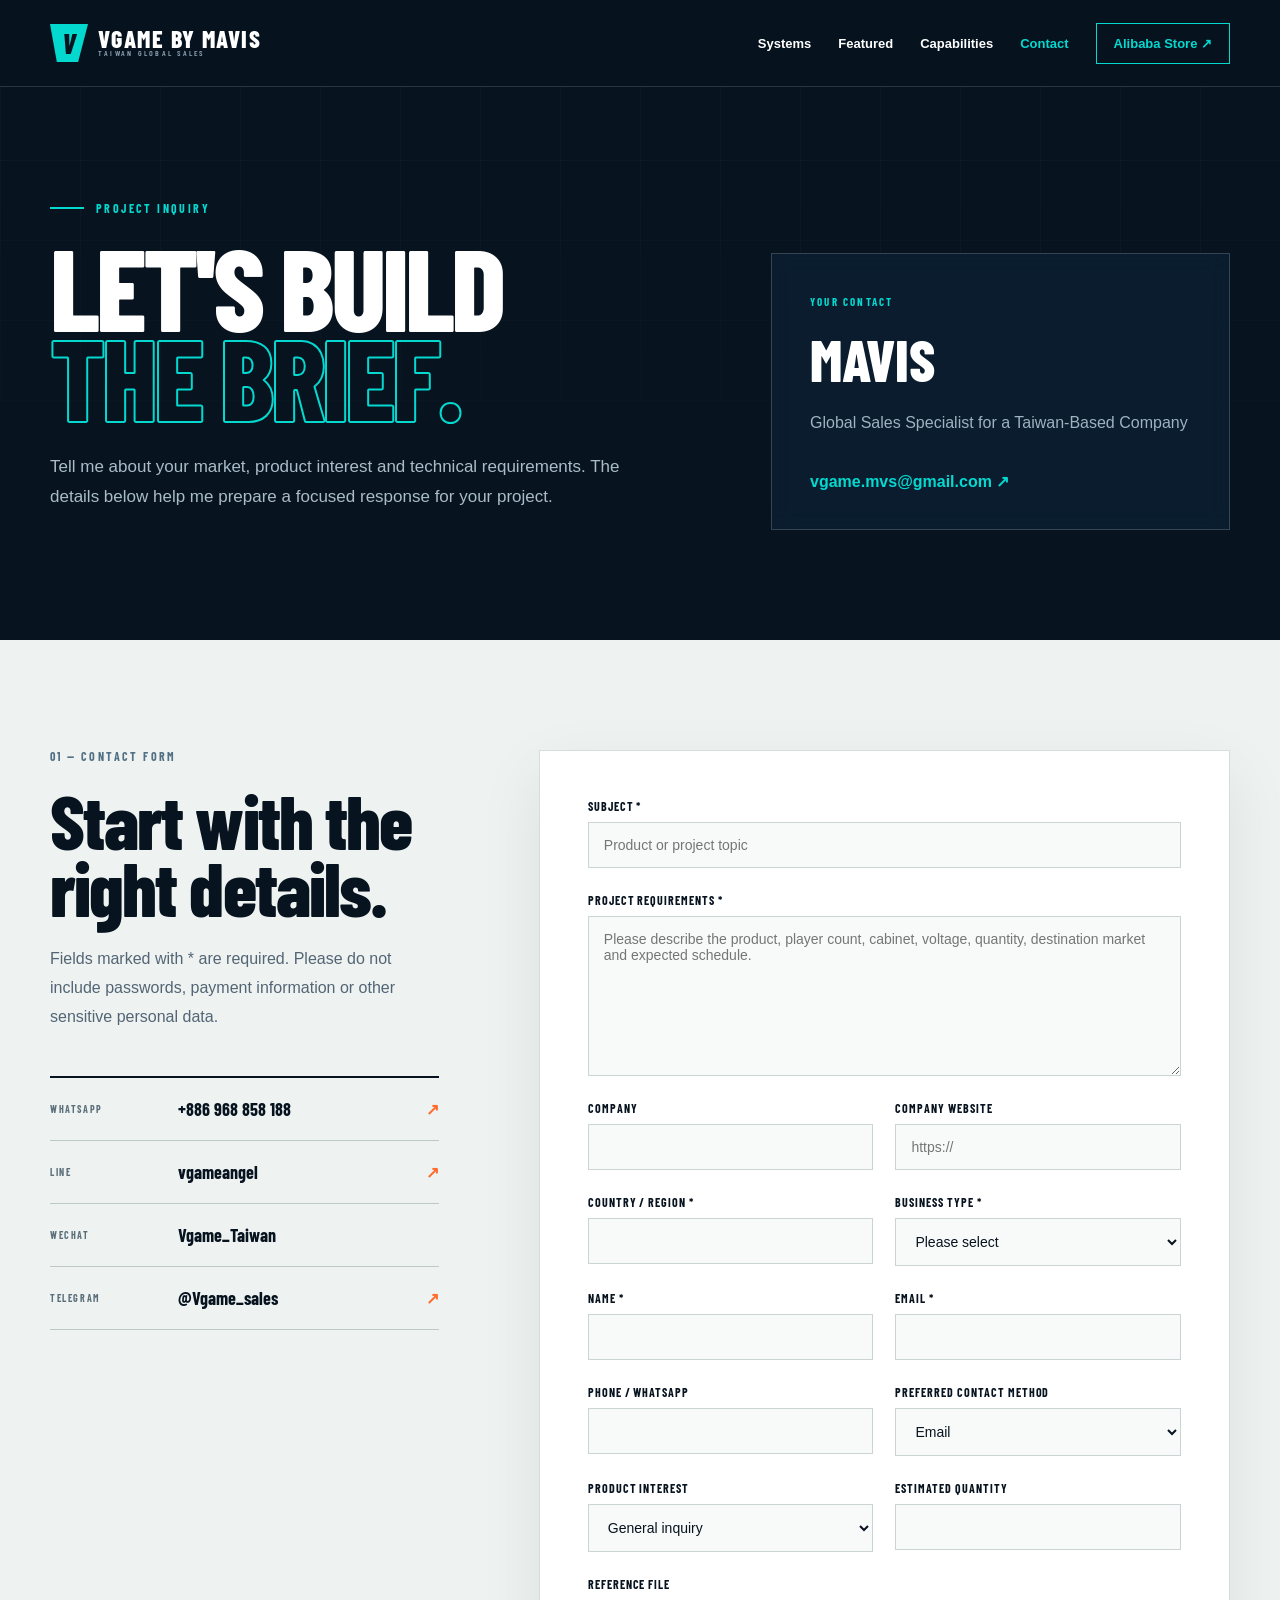
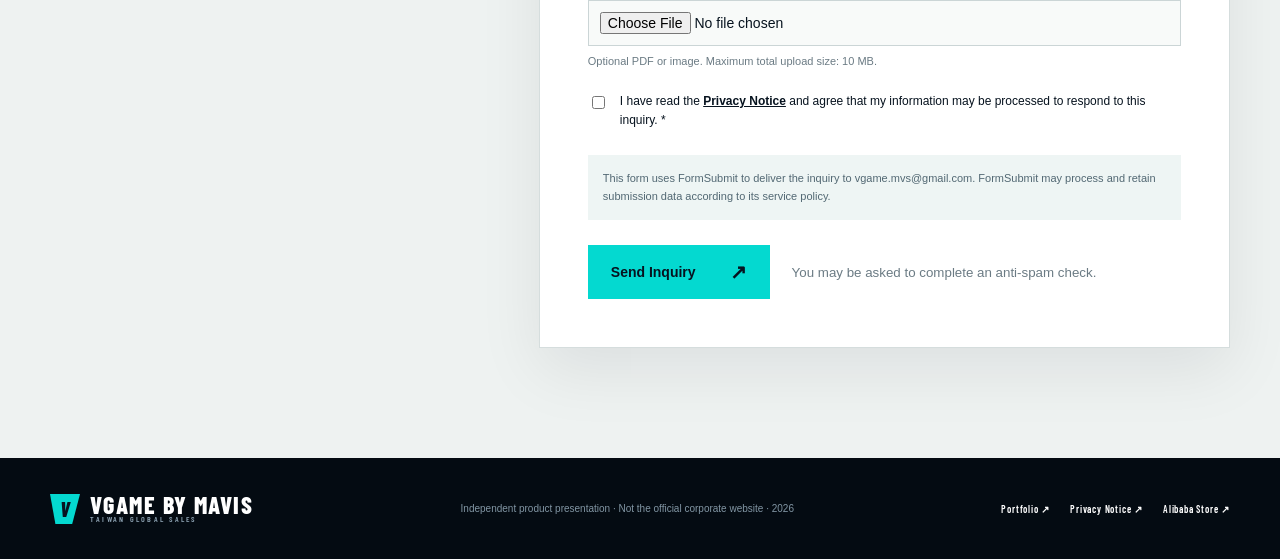
==== contact.html @ 7e846342 "Publish VGAME Portfolio by Mavis website" ====
<!doctype html>
<html lang="en">
<head>
  <meta charset="utf-8">
  <meta name="viewport" content="width=device-width, initial-scale=1">
  <meta name="description" content="Contact Mavis, a Taiwan-based global sales specialist, about VGAME amusement systems and project requirements.">
  <meta name="theme-color" content="#07131f">
  <meta property="og:type" content="website">
  <meta property="og:url" content="https://vgame-mavis.github.io/contact.html">
  <meta property="og:title" content="Contact | VGAME Portfolio by Mavis">
  <meta property="og:description" content="Submit an international product or project inquiry to Mavis, Taiwan Global Sales.">
  <meta property="og:image" content="https://vgame-mavis.github.io/og.png">
  <meta name="twitter:card" content="summary_large_image">
  <meta name="twitter:image" content="https://vgame-mavis.github.io/og.png">
  <title>Contact | VGAME Portfolio by Mavis</title>
  <link rel="preconnect" href="https://fonts.googleapis.com">
  <link rel="preconnect" href="https://fonts.gstatic.com" crossorigin>
  <link href="https://fonts.googleapis.com/css2?family=Barlow+Condensed:wght@500;600;700;800&family=Inter:wght@400;500;600;700&display=swap" rel="stylesheet">
  <link rel="stylesheet" href="styles.css">
  <link rel="stylesheet" href="contact.css">
</head>
<body class="inquiry-page">
  <a class="skip-link" href="#inquiry-form">Skip to inquiry form</a>
  <header class="site-header scrolled" data-header>
    <div class="shell nav-wrap">
      <a class="brand" href="index.html" aria-label="Mavis product portfolio home"><span class="brand-mark" aria-hidden="true">V</span><span><strong data-display-name>VGAME BY MAVIS</strong><small>TAIWAN GLOBAL SALES</small></span></a>
      <button class="menu-toggle" type="button" aria-label="Open menu" aria-expanded="false" data-menu-toggle><span></span><span></span></button>
      <nav class="nav" data-nav>
        <a href="index.html#systems">Systems</a>
        <a href="index.html#featured">Featured</a>
        <a href="index.html#capabilities">Capabilities</a>
        <a href="contact.html" aria-current="page">Contact</a>
        <a class="nav-cta" href="https://v-game.en.alibaba.com/" target="_blank" rel="noopener">Alibaba Store ↗</a>
      </nav>
    </div>
  </header>

  <main>
    <section class="inquiry-hero">
      <div class="hero-grid" aria-hidden="true"></div>
      <div class="shell inquiry-hero-grid">
        <div>
          <p class="eyebrow"><span></span><span>PROJECT INQUIRY</span></p>
          <h1>LET'S BUILD<br><em>THE BRIEF.</em></h1>
          <p>Tell me about your market, product interest and technical requirements. The details below help me prepare a focused response for your project.</p>
        </div>
        <aside class="sales-card">
          <span>YOUR CONTACT</span>
          <h2>Mavis</h2>
          <p id="contact-role">Global Sales Specialist for a Taiwan-Based Company</p>
          <a id="sales-email" href="mailto:vgame.mvs@gmail.com">vgame.mvs@gmail.com ↗</a>
        </aside>
      </div>
    </section>

    <section class="inquiry-section">
      <div class="shell inquiry-layout">
        <div class="form-intro">
          <p class="section-no">01 — CONTACT FORM</p>
          <h2>Start with the<br>right details.</h2>
          <p>Fields marked with * are required. Please do not include passwords, payment information or other sensitive personal data.</p>
          <div class="direct-list">
            <a id="direct-whatsapp" href="https://wa.me/886968858188" target="_blank" rel="noopener"><span>WHATSAPP</span><strong>+886 968 858 188</strong><b>↗</b></a>
            <a id="direct-line" href="https://line.me/ti/p/~vgameangel" target="_blank" rel="noopener"><span>LINE</span><strong>vgameangel</strong><b>↗</b></a>
            <div id="direct-wechat"><span>WECHAT</span><strong>Vgame_Taiwan</strong></div>
            <a id="direct-telegram" href="https://t.me/Vgame_sales" target="_blank" rel="noopener"><span>TELEGRAM</span><strong>@Vgame_sales</strong><b>↗</b></a>
          </div>
        </div>

        <form id="inquiry-form" class="inquiry-form" action="https://formsubmit.co/vgame.mvs@gmail.com" method="POST" enctype="multipart/form-data">
          <input type="hidden" name="_subject" value="New VGAME website inquiry">
          <input type="hidden" name="_template" value="table">
          <input class="honeypot" type="text" name="_honey" tabindex="-1" autocomplete="off" aria-hidden="true">

          <div class="field field-wide"><label for="subject">Subject *</label><input id="subject" name="Subject" type="text" autocomplete="off" required placeholder="Product or project topic"></div>
          <div class="field field-wide"><label for="message">Project requirements *</label><textarea id="message" name="Project requirements" rows="7" required placeholder="Please describe the product, player count, cabinet, voltage, quantity, destination market and expected schedule."></textarea></div>
          <div class="field"><label for="company">Company</label><input id="company" name="Company" type="text" autocomplete="organization"></div>
          <div class="field"><label for="website">Company website</label><input id="website" name="Company website" type="url" inputmode="url" placeholder="https://"></div>
          <div class="field"><label for="country">Country / region *</label><input id="country" name="Country or region" type="text" autocomplete="country-name" required></div>
          <div class="field"><label for="business-type">Business type *</label><select id="business-type" name="Business type" required><option value="">Please select</option><option>Importer / Exporter</option><option>Distributor / Wholesaler</option><option>Trading Company</option><option>Agent</option><option>Buying Office</option><option>Machine Manufacturer</option><option>Arcade / Amusement Venue</option><option>Retailer</option><option>Repair / Service Center</option><option>Other</option></select></div>
          <div class="field"><label for="name">Name *</label><input id="name" name="Name" type="text" autocomplete="name" required></div>
          <div class="field"><label for="email">Email *</label><input id="email" name="email" type="email" autocomplete="email" required></div>
          <div class="field"><label for="phone">Phone / WhatsApp</label><input id="phone" name="Phone or WhatsApp" type="tel" autocomplete="tel" inputmode="tel"></div>
          <div class="field"><label for="preferred-contact">Preferred contact method</label><select id="preferred-contact" name="Preferred contact method"><option>Email</option><option>WhatsApp</option><option>LINE</option><option>WeChat</option><option>Telegram</option></select></div>
          <div class="field"><label for="product">Product interest</label><select id="product" name="Product interest"><option>General inquiry</option><option>Fish Series</option><option>Bird Series</option><option>Insect Series</option><option>Game Board &amp; I/O</option><option>Multi-player Setup</option><option>Other</option></select></div>
          <div class="field"><label for="quantity">Estimated quantity</label><input id="quantity" name="Estimated quantity" type="text" inputmode="numeric"></div>
          <div class="field field-wide"><label for="attachment">Reference file</label><input id="attachment" name="attachment" type="file" accept=".pdf,.png,.jpg,.jpeg,.webp"><small>Optional PDF or image. Maximum total upload size: 10 MB.</small></div>
          <label class="consent field-wide"><input name="Privacy consent" type="checkbox" value="Agreed" required><span>I have read the <a href="privacy.html" target="_blank">Privacy Notice</a> and agree that my information may be processed to respond to this inquiry. *</span></label>
          <div class="field-wide form-note">This form uses FormSubmit to deliver the inquiry to vgame.mvs@gmail.com. FormSubmit may process and retain submission data according to its service policy.</div>
          <div class="field-wide submit-row"><button class="btn btn-primary" type="submit"><span>Send Inquiry</span><b>↗</b></button><small>You may be asked to complete an anti-spam check.</small></div>
        </form>
      </div>
    </section>
  </main>

  <footer><div class="shell footer-wrap"><div class="brand brand-footer"><span class="brand-mark">V</span><span><strong data-display-name>VGAME BY MAVIS</strong><small>TAIWAN GLOBAL SALES</small></span></div><p>Independent product presentation · Not the official corporate website · 2026</p><div><a href="index.html">Portfolio ↗</a><a href="privacy.html">Privacy Notice ↗</a><a href="https://v-game.en.alibaba.com/" target="_blank" rel="noopener">Alibaba Store ↗</a></div></div></footer>
  <script src="contact.js"></script>
</body>
</html>
---- styles.css ----
:root{--ink:#07131f;--ink2:#0c2235;--cyan:#04d9d0;--cyan2:#59fff4;--orange:#ff6b2c;--paper:#f2f5f4;--muted:#8ea3b3;--line:rgba(255,255,255,.14);--display:'Barlow Condensed',sans-serif;--body:'Noto Sans TC',sans-serif}*{box-sizing:border-box}html{scroll-behavior:smooth}body{margin:0;background:var(--paper);color:var(--ink);font-family:var(--body);overflow-x:hidden}a{color:inherit;text-decoration:none}img{display:block;max-width:100%}button{font:inherit}.shell{width:min(1180px,calc(100% - 48px));margin:auto}.skip-link{position:fixed;left:12px;top:-50px;z-index:99;background:#fff;padding:10px}.skip-link:focus{top:12px}.site-header{position:fixed;z-index:20;top:0;left:0;right:0;color:#fff;border-bottom:1px solid transparent;transition:.25s}.site-header.scrolled{background:rgba(7,19,31,.92);backdrop-filter:blur(18px);border-color:var(--line)}.nav-wrap{height:86px;display:flex;align-items:center;justify-content:space-between}.brand{display:flex;align-items:center;gap:10px}.brand-mark{display:grid;place-items:center;width:38px;height:38px;background:var(--cyan);clip-path:polygon(0 0,100% 0,74% 100%,18% 100%);color:var(--ink);font:800 28px/1 var(--display);font-style:italic}.brand strong,.brand small{display:block}.brand strong{font:800 24px/20px var(--display);letter-spacing:.06em}.brand small{font:600 8px/1 var(--display);letter-spacing:.28em;color:var(--muted)}.nav{display:flex;align-items:center;gap:27px;font:600 13px/1 var(--body)}.nav a{transition:.2s}.nav>a:not(.nav-cta):hover{color:var(--cyan)}.nav-cta{padding:13px 17px;border:1px solid var(--cyan);color:var(--cyan)}.nav-cta:hover{background:var(--cyan);color:var(--ink)}.lang-toggle{border:0;background:none;color:#fff;cursor:pointer;border-left:1px solid var(--line);padding-left:24px}.menu-toggle{display:none;background:none;border:0;color:#fff;width:44px;height:44px}.menu-toggle span{display:block;width:24px;height:2px;background:currentColor;margin:6px auto}.hero{position:relative;min-height:860px;padding-top:86px;background:var(--ink);color:#fff;overflow:hidden}.hero-grid,.contact-grid{position:absolute;inset:0;background-image:linear-gradient(rgba(255,255,255,.035) 1px,transparent 1px),linear-gradient(90deg,rgba(255,255,255,.035) 1px,transparent 1px);background-size:80px 80px;mask-image:linear-gradient(to bottom,#000 20%,transparent 90%)}.glow{position:absolute;border-radius:50%;filter:blur(80px);opacity:.22}.glow-a{width:520px;height:520px;background:var(--cyan);right:8%;top:15%}.glow-b{width:340px;height:340px;background:#1848ff;left:-8%;bottom:0}.hero-layout{position:relative;display:grid;grid-template-columns:1.08fr .92fr;gap:56px;align-items:center;min-height:710px}.eyebrow,.section-no{font:700 12px/1 var(--display);letter-spacing:.2em}.eyebrow{display:flex;align-items:center;gap:12px;color:var(--cyan)}.eyebrow>span:first-child{width:34px;height:2px;background:var(--cyan)}.hero h1,.contact h2{margin:26px 0 22px;font:800 clamp(72px,9vw,128px)/.78 var(--display);letter-spacing:-.035em}.hero h1 em,.contact h2 em{color:transparent;-webkit-text-stroke:2px var(--cyan);font-style:normal}.hero-lede{max-width:620px;color:#c1d0da;font-size:17px;line-height:1.9}.hero-actions{display:flex;gap:14px;margin:34px 0 48px}.btn{display:inline-flex;min-height:54px;align-items:center;justify-content:center;gap:34px;padding:0 23px;font-weight:700;font-size:14px;border:1px solid var(--line);transition:.22s}.btn b{font-size:20px}.btn-primary{background:var(--cyan);color:var(--ink);border-color:var(--cyan)}.btn-primary:hover{background:var(--cyan2);transform:translateY(-2px)}.btn-ghost:hover{border-color:var(--cyan);color:var(--cyan)}.hero-meta{display:flex;gap:35px}.hero-meta>div{border-left:2px solid var(--cyan);padding-left:12px}.hero-meta strong,.hero-meta span{display:block}.hero-meta strong{font:700 24px/1 var(--display)}.hero-meta span{margin-top:6px;color:var(--muted);font-size:11px}.hero-visual{position:relative;height:570px}.orbit{position:absolute;inset:10%;border:1px solid rgba(89,255,244,.23);border-radius:50%;transform:rotate(-18deg)}.orbit-2{inset:2% 17%;transform:rotate(42deg)}.hero-card{position:absolute;border:1px solid rgba(255,255,255,.18);background:rgba(13,34,51,.83);box-shadow:0 30px 80px rgba(0,0,0,.45)}.card-main{inset:66px 15px 36px 70px;transform:rotate(3deg);display:flex;align-items:center;justify-content:center;overflow:hidden}.card-main:before{content:'';position:absolute;inset:0;background:radial-gradient(circle at 50% 40%,rgba(4,217,208,.24),transparent 62%)}.card-main img{position:relative;width:88%;max-height:340px;object-fit:contain;filter:drop-shadow(0 22px 28px rgba(0,0,0,.5))}.card-label{position:absolute;left:0;right:0;bottom:0;padding:22px 25px;background:linear-gradient(transparent,rgba(7,19,31,.96))}.card-label span,.card-label strong{display:block}.card-label span{color:var(--cyan);font:600 10px var(--display);letter-spacing:.18em}.card-label strong{font:700 27px var(--display);letter-spacing:.04em}.card-back{right:-42px;top:20px;width:170px;height:110px;padding:18px;color:var(--muted);font:600 10px var(--display);letter-spacing:.15em;transform:rotate(-5deg)}.card-back b{display:block;color:var(--cyan);font:700 55px/1 var(--display)}.status-chip{position:absolute;left:12px;bottom:72px;display:flex;align-items:center;gap:9px;padding:12px 16px;background:#fff;color:var(--ink);font-size:11px;font-weight:700}.status-chip i{width:8px;height:8px;border-radius:50%;background:#21c55d;box-shadow:0 0 0 5px rgba(33,197,93,.16)}.hero-ticker{position:absolute;bottom:0;width:100%;height:58px;background:var(--orange);color:var(--ink);overflow:hidden;display:flex;align-items:center;font:800 18px var(--display);letter-spacing:.12em;white-space:nowrap}.hero-ticker div{animation:ticker 35s linear infinite}@keyframes ticker{to{transform:translateX(-50%)}}.section{padding:115px 0}.section-head{display:grid;grid-template-columns:1fr 420px;align-items:end;gap:50px;margin-bottom:58px}.section-no{color:#527083;margin:0 0 24px}.section-head h2,.cap-title h2{font:700 clamp(50px,6vw,78px)/.9 var(--display);margin:0;letter-spacing:-.025em}.section-head>p,.cap-title>p:last-child{color:#60717d;line-height:1.9;margin:0}.system-grid{display:grid;grid-template-columns:repeat(4,1fr);border:1px solid #cad4d9}.system-card{position:relative;min-height:390px;padding:30px 27px;border-right:1px solid #cad4d9;background:#fff;transition:.25s}.system-card:last-child{border:0}.system-card:hover{transform:translateY(-8px);box-shadow:0 26px 55px rgba(7,19,31,.12);z-index:2}.system-index{font:700 11px var(--display);color:#78909e}.system-icon{margin:48px 0 28px;color:var(--orange);font:700 56px/1 var(--display)}.system-card h3{margin:0 0 15px;font:700 30px var(--display)}.system-card p{color:#60717d;font-size:13px;line-height:1.7}.system-card ul{list-style:none;margin:28px 0 0;padding:0;border-top:1px solid #dbe2e5}.system-card li{padding:9px 0;border-bottom:1px solid #e5eaec;font:600 11px var(--display);letter-spacing:.05em}.system-card-dark{background:var(--ink2);color:#fff}.system-card-dark p{color:#9bb0bd}.system-card-dark ul{border-color:var(--line)}.system-card-dark li{border-color:var(--line)}.featured{background:var(--ink);color:#fff}.section-head.inverse .section-no{color:var(--cyan)}.section-head.inverse>p{color:#9bb0bd}.filter-row{display:flex;flex-wrap:wrap;gap:7px;justify-content:flex-end}.filter-row button{border:1px solid var(--line);background:transparent;color:#9bb0bd;padding:9px 15px;cursor:pointer;font:600 11px var(--display);letter-spacing:.1em}.filter-row button.active,.filter-row button:hover{background:var(--cyan);border-color:var(--cyan);color:var(--ink)}.product-grid{display:grid;grid-template-columns:repeat(2,1fr);gap:18px}.product-card{background:#102a3e;border:1px solid var(--line);transition:.25s}.product-card[hidden]{display:none}.product-card:hover{transform:translateY(-5px);border-color:rgba(4,217,208,.65)}.product-card a{display:grid;grid-template-columns:1.15fr .85fr;min-height:280px}.product-media{position:relative;display:grid;place-items:center;overflow:hidden;background:radial-gradient(circle at center,rgba(4,217,208,.18),transparent 65%)}.product-media:before{content:'';position:absolute;inset:0;background-image:linear-gradient(rgba(255,255,255,.03) 1px,transparent 1px),linear-gradient(90deg,rgba(255,255,255,.03) 1px,transparent 1px);background-size:35px 35px}.product-media img{position:relative;width:78%;max-height:195px;object-fit:contain;filter:drop-shadow(0 20px 25px rgba(0,0,0,.45));transition:.3s}.product-card:hover img{transform:scale(1.06)}.product-media span{position:absolute;top:18px;left:18px;color:var(--cyan);font:700 11px var(--display)}.product-info{align-self:end;padding:27px}.product-info p{color:var(--cyan);font:700 10px var(--display);letter-spacing:.16em}.product-info h3{font:700 30px/1 var(--display);margin:10px 0 26px}.product-info b{color:#91a5b2;font:600 11px var(--display);letter-spacing:.08em}.catalog-cta{display:flex;align-items:center;justify-content:space-between;margin-top:26px;padding:27px 30px;border:1px solid var(--line)}.catalog-cta span,.catalog-cta strong{display:block}.catalog-cta>div>span{color:var(--cyan);font-size:10px;letter-spacing:.15em}.catalog-cta strong{margin-top:7px;font-size:15px}.capabilities{background:#e6eceb}.capabilities-layout{display:grid;grid-template-columns:.9fr 1.1fr;gap:100px}.cap-title{position:sticky;top:130px;align-self:start}.cap-title h2{margin-bottom:28px}.cap-list{border-top:1px solid #b9c6ca}.cap-list article{display:grid;grid-template-columns:60px 1fr 28px;gap:15px;align-items:center;padding:30px 4px;border-bottom:1px solid #b9c6ca;transition:.2s}.cap-list article:hover{padding-left:15px;background:rgba(255,255,255,.4)}.cap-list span{color:var(--orange);font:700 11px var(--display)}.cap-list h3{font:700 27px var(--display);margin:0}.cap-list p{margin:7px 0 0;color:#667984;font-size:13px}.cap-list i{font-style:normal;color:#67808f}.contact{position:relative;background:var(--cyan);overflow:hidden;padding-bottom:65px}.contact-grid{opacity:.25;mask-image:none}.contact-layout{position:relative;display:grid;grid-template-columns:1.05fr .95fr;gap:80px;align-items:end}.contact h2{font-size:clamp(68px,8vw,110px);margin:24px 0}.contact h2 em{-webkit-text-stroke-color:var(--ink)}.contact-copy>p:last-of-type{max-width:580px;line-height:1.9}.btn-light{background:#fff;border-color:#fff;margin-top:25px}.contact-cards{border-top:2px solid var(--ink)}.contact-cards>div{padding:25px 0;border-bottom:1px solid rgba(7,19,31,.25)}.contact-cards span,.contact-cards strong,.contact-cards a,.contact-cards small{display:block}.contact-cards span{font:700 10px var(--display);letter-spacing:.18em}.contact-cards strong{font:700 30px var(--display);margin:7px 0}.contact-cards a,.contact-cards small{font-size:12px}.compliance-note{position:relative;margin-top:70px;padding-top:22px;border-top:1px solid rgba(7,19,31,.25);font-size:11px;line-height:1.7}footer{background:#040b12;color:#fff;padding:35px 0}.footer-wrap{display:flex;align-items:center;justify-content:space-between}.brand-footer .brand-mark{width:30px;height:30px;font-size:20px}.brand-footer .brand strong{font-size:20px}.footer-wrap p{font-size:10px;color:#8296a4}.footer-wrap>div:last-child{display:flex;gap:20px;font:600 10px var(--display);letter-spacing:.08em}.reveal{opacity:0;transform:translateY(24px);transition:opacity .7s ease,transform .7s ease}.reveal.visible{opacity:1;transform:none}.delay-1{transition-delay:.08s}.delay-2{transition-delay:.16s}.delay-3{transition-delay:.24s}@media(max-width:980px){.nav{position:fixed;inset:86px 0 auto;background:var(--ink);padding:28px 24px;display:none;flex-direction:column;align-items:stretch}.nav.open{display:flex}.menu-toggle{display:block}.hero-layout{grid-template-columns:1fr;min-height:auto;padding:80px 0 100px}.hero-visual{height:500px}.section-head{grid-template-columns:1fr}.system-grid{grid-template-columns:repeat(2,1fr)}.system-card:nth-child(2){border-right:0}.system-card{border-bottom:1px solid #cad4d9}.product-card a{grid-template-columns:1fr}.product-media{min-height:240px}.capabilities-layout,.contact-layout{grid-template-columns:1fr;gap:60px}.cap-title{position:static}.contact-cards{max-width:620px}.footer-wrap{gap:24px;flex-wrap:wrap}}@media(max-width:640px){.shell{width:min(100% - 28px,1180px)}.nav-wrap{height:72px}.nav{top:72px}.hero{padding-top:72px;min-height:780px}.hero-layout{padding-top:60px;gap:20px}.hero h1{font-size:68px}.hero-lede{font-size:14px}.hero-actions{flex-direction:column;align-items:stretch}.hero-meta{gap:14px;flex-wrap:wrap}.hero-meta>div{flex:1;min-width:95px}.hero-visual{height:390px}.card-main{inset:40px 5px 28px 35px}.card-back{right:-15px}.status-chip{bottom:48px}.section{padding:80px 0}.section-head{margin-bottom:38px}.section-head h2,.cap-title h2{font-size:52px}.system-grid,.product-grid{grid-template-columns:1fr}.system-card{min-height:330px;border-right:0}.product-card a{min-height:0}.catalog-cta{align-items:flex-start;flex-direction:column;gap:20px}.filter-row{justify-content:flex-start}.contact h2{font-size:66px}.contact-cards strong{font-size:25px}.footer-wrap{flex-direction:column;align-items:flex-start}.footer-wrap>div:last-child{flex-wrap:wrap}.hero-ticker{height:48px}.product-info h3{font-size:27px}}
---- contact.css ----
.inquiry-page{background:#eef2f1}.inquiry-hero{position:relative;overflow:hidden;background:var(--ink);color:#fff;padding:190px 0 110px}.inquiry-hero .hero-grid{opacity:.7}.inquiry-hero-grid{position:relative;display:grid;grid-template-columns:1.15fr .85fr;gap:100px;align-items:end}.inquiry-hero h1{margin:28px 0 30px;font:800 clamp(72px,9vw,124px)/.78 var(--display);letter-spacing:-.035em}.inquiry-hero h1 em{color:transparent;-webkit-text-stroke:2px var(--cyan);font-style:normal}.inquiry-hero-grid>div>p:last-child{max-width:680px;color:#a9bcc8;font-size:17px;line-height:1.8}.sales-card{border:1px solid rgba(255,255,255,.18);background:rgba(12,34,53,.7);padding:38px;backdrop-filter:blur(12px)}.sales-card>span{color:var(--cyan);font:700 11px var(--display);letter-spacing:.2em}.sales-card h2{margin:14px 0 2px;font:800 58px var(--display);text-transform:uppercase}.sales-card p{color:#9eb2c0;line-height:1.6}.sales-card a{display:inline-block;margin-top:20px;color:var(--cyan);font-weight:700}.inquiry-section{padding:110px 0}.inquiry-layout{display:grid;grid-template-columns:.72fr 1.28fr;gap:100px;align-items:start}.form-intro{position:sticky;top:120px}.form-intro h2{font:800 clamp(52px,6vw,82px)/.88 var(--display);letter-spacing:-.025em;margin:24px 0}.form-intro>p:not(.section-no){color:#536575;line-height:1.8}.direct-list{margin-top:45px;border-top:2px solid var(--ink)}.direct-list>a,.direct-list>div{display:grid;grid-template-columns:110px 1fr auto;gap:18px;align-items:center;padding:20px 0;border-bottom:1px solid #bdc8c9}.direct-list span{font:700 10px var(--display);letter-spacing:.16em;color:#5b6f7a}.direct-list strong{font:700 18px var(--display)}.direct-list b{color:var(--orange)}.inquiry-form{display:grid;grid-template-columns:1fr 1fr;gap:25px 22px;background:#fff;border:1px solid #d5dddd;padding:48px;box-shadow:0 22px 60px rgba(7,19,31,.08)}.field{display:flex;flex-direction:column;gap:9px}.field-wide{grid-column:1/-1}.field label{font:700 12px var(--display);letter-spacing:.08em;text-transform:uppercase}.field input,.field select,.field textarea{width:100%;border:1px solid #cbd5d6;background:#f8faf9;color:var(--ink);border-radius:0;padding:14px 15px;font:500 14px var(--body);outline:none;transition:border-color .2s,box-shadow .2s}.field textarea{resize:vertical;min-height:160px}.field input:focus,.field select:focus,.field textarea:focus{border-color:#00a9a2;box-shadow:0 0 0 3px rgba(4,217,208,.13)}.field input[type=file]{padding:11px}.field small{color:#6b7b84;font-size:11px}.consent{display:flex;align-items:flex-start;gap:12px;font-size:12px;line-height:1.6}.consent input{margin-top:4px;accent-color:var(--cyan)}.consent a{text-decoration:underline;font-weight:700}.form-note{padding:15px;background:#eef5f4;color:#526873;font-size:11px;line-height:1.6}.submit-row{display:flex;align-items:center;gap:22px}.submit-row button{border:0;cursor:pointer}.submit-row small{color:#6b7b84}.honeypot{position:absolute!important;left:-9999px!important}.nav a[aria-current=page]{color:var(--cyan)}.privacy-main{padding:170px 0 100px}.privacy-card{max-width:860px;margin:auto;background:#fff;padding:60px;border:1px solid #d5dddd}.privacy-card h1{font:800 clamp(54px,7vw,86px)/.9 var(--display);margin:0 0 28px}.privacy-card h2{font:700 28px var(--display);margin-top:36px}.privacy-card p,.privacy-card li{color:#536575;line-height:1.8}.privacy-card a{text-decoration:underline;font-weight:700}@media(max-width:900px){.inquiry-hero-grid,.inquiry-layout{grid-template-columns:1fr;gap:55px}.form-intro{position:static}.inquiry-hero{padding:150px 0 80px}.sales-card{max-width:620px}.inquiry-section{padding:75px 0}}@media(max-width:620px){.inquiry-hero h1{font-size:66px}.inquiry-form{grid-template-columns:1fr;padding:26px 20px;gap:20px}.field-wide{grid-column:auto}.direct-list>a,.direct-list>div{grid-template-columns:82px 1fr auto}.submit-row{align-items:stretch;flex-direction:column}.submit-row .btn{justify-content:space-between}.privacy-card{padding:35px 24px}.privacy-main{padding-top:130px}}
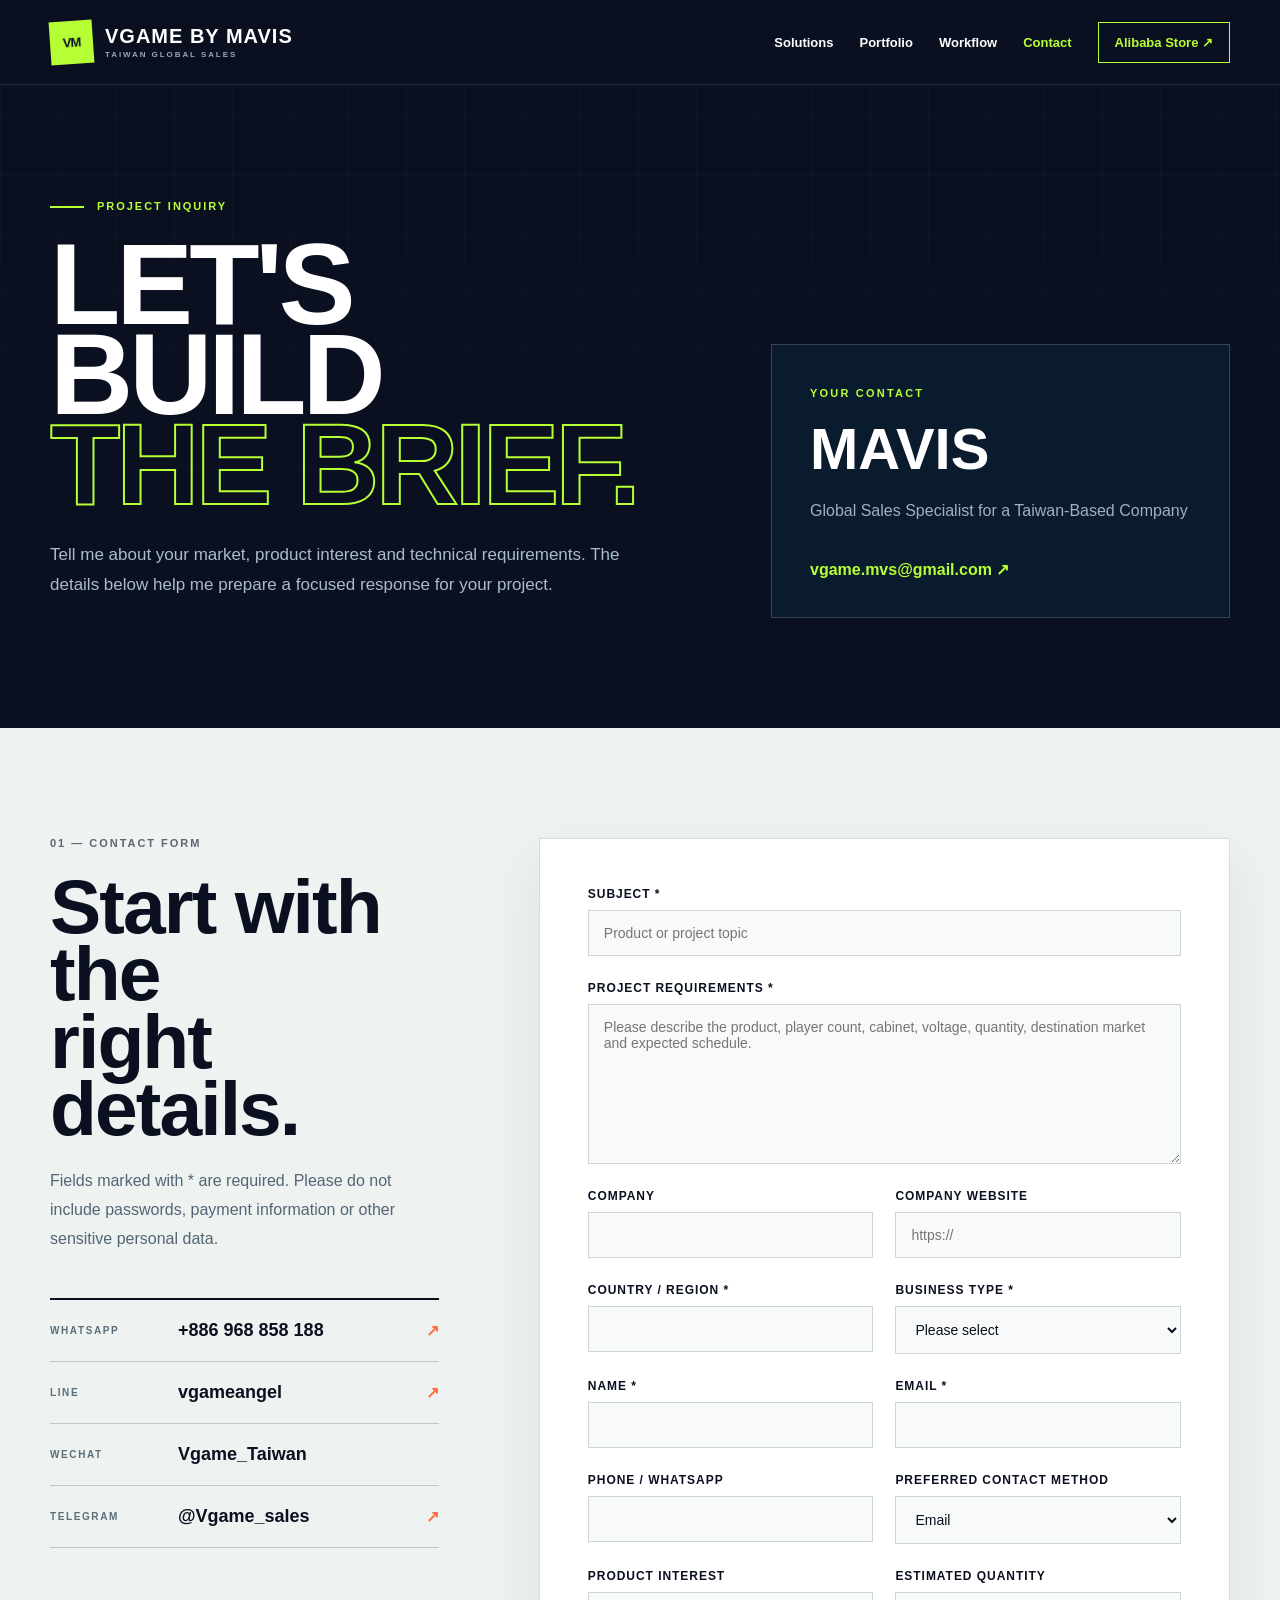
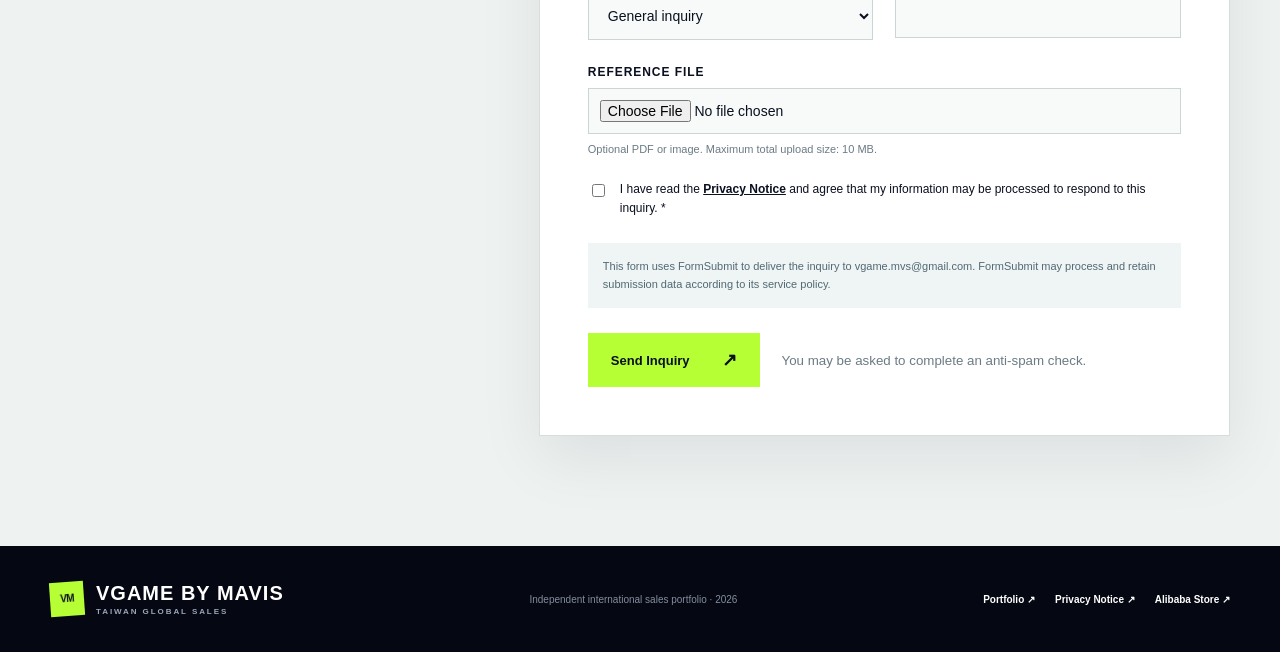
==== commit 959bdad0: "Redesign independent sales portfolio and remove external VGAME links" ====
--- a/contact.html
+++ b/contact.html
@@ -13,9 +13,6 @@
   <meta name="twitter:card" content="summary_large_image">
   <meta name="twitter:image" content="https://vgame-mavis.github.io/og.png">
   <title>Contact | VGAME Portfolio by Mavis</title>
-  <link rel="preconnect" href="https://fonts.googleapis.com">
-  <link rel="preconnect" href="https://fonts.gstatic.com" crossorigin>
-  <link href="https://fonts.googleapis.com/css2?family=Barlow+Condensed:wght@500;600;700;800&family=Inter:wght@400;500;600;700&display=swap" rel="stylesheet">
   <link rel="stylesheet" href="styles.css">
   <link rel="stylesheet" href="contact.css">
 </head>
@@ -23,12 +20,12 @@
   <a class="skip-link" href="#inquiry-form">Skip to inquiry form</a>
   <header class="site-header scrolled" data-header>
     <div class="shell nav-wrap">
-      <a class="brand" href="index.html" aria-label="Mavis product portfolio home"><span class="brand-mark" aria-hidden="true">V</span><span><strong data-display-name>VGAME BY MAVIS</strong><small>TAIWAN GLOBAL SALES</small></span></a>
+      <a class="brand" href="index.html" aria-label="Mavis product portfolio home"><span class="brand-mark" aria-hidden="true">VM</span><span><strong data-display-name>VGAME BY MAVIS</strong><small>TAIWAN GLOBAL SALES</small></span></a>
       <button class="menu-toggle" type="button" aria-label="Open menu" aria-expanded="false" data-menu-toggle><span></span><span></span></button>
       <nav class="nav" data-nav>
-        <a href="index.html#systems">Systems</a>
-        <a href="index.html#featured">Featured</a>
-        <a href="index.html#capabilities">Capabilities</a>
+        <a href="index.html#solutions">Solutions</a>
+        <a href="index.html#portfolio">Portfolio</a>
+        <a href="index.html#workflow">Workflow</a>
         <a href="contact.html" aria-current="page">Contact</a>
         <a class="nav-cta" href="https://v-game.en.alibaba.com/" target="_blank" rel="noopener">Alibaba Store ↗</a>
       </nav>
@@ -93,7 +90,7 @@
     </section>
   </main>
 
-  <footer><div class="shell footer-wrap"><div class="brand brand-footer"><span class="brand-mark">V</span><span><strong data-display-name>VGAME BY MAVIS</strong><small>TAIWAN GLOBAL SALES</small></span></div><p>Independent product presentation · Not the official corporate website · 2026</p><div><a href="index.html">Portfolio ↗</a><a href="privacy.html">Privacy Notice ↗</a><a href="https://v-game.en.alibaba.com/" target="_blank" rel="noopener">Alibaba Store ↗</a></div></div></footer>
+  <footer><div class="shell footer-wrap"><div class="brand brand-footer"><span class="brand-mark">VM</span><span><strong data-display-name>VGAME BY MAVIS</strong><small>TAIWAN GLOBAL SALES</small></span></div><p>Independent international sales portfolio · 2026</p><div><a href="index.html">Portfolio ↗</a><a href="privacy.html">Privacy Notice ↗</a><a href="https://v-game.en.alibaba.com/" target="_blank" rel="noopener">Alibaba Store ↗</a></div></div></footer>
   <script src="contact.js"></script>
 </body>
 </html>
--- a/styles.css
+++ b/styles.css
@@ -1 +1 @@
-:root{--ink:#07131f;--ink2:#0c2235;--cyan:#04d9d0;--cyan2:#59fff4;--orange:#ff6b2c;--paper:#f2f5f4;--muted:#8ea3b3;--line:rgba(255,255,255,.14);--display:'Barlow Condensed',sans-serif;--body:'Noto Sans TC',sans-serif}*{box-sizing:border-box}html{scroll-behavior:smooth}body{margin:0;background:var(--paper);color:var(--ink);font-family:var(--body);overflow-x:hidden}a{color:inherit;text-decoration:none}img{display:block;max-width:100%}button{font:inherit}.shell{width:min(1180px,calc(100% - 48px));margin:auto}.skip-link{position:fixed;left:12px;top:-50px;z-index:99;background:#fff;padding:10px}.skip-link:focus{top:12px}.site-header{position:fixed;z-index:20;top:0;left:0;right:0;color:#fff;border-bottom:1px solid transparent;transition:.25s}.site-header.scrolled{background:rgba(7,19,31,.92);backdrop-filter:blur(18px);border-color:var(--line)}.nav-wrap{height:86px;display:flex;align-items:center;justify-content:space-between}.brand{display:flex;align-items:center;gap:10px}.brand-mark{display:grid;place-items:center;width:38px;height:38px;background:var(--cyan);clip-path:polygon(0 0,100% 0,74% 100%,18% 100%);color:var(--ink);font:800 28px/1 var(--display);font-style:italic}.brand strong,.brand small{display:block}.brand strong{font:800 24px/20px var(--display);letter-spacing:.06em}.brand small{font:600 8px/1 var(--display);letter-spacing:.28em;color:var(--muted)}.nav{display:flex;align-items:center;gap:27px;font:600 13px/1 var(--body)}.nav a{transition:.2s}.nav>a:not(.nav-cta):hover{color:var(--cyan)}.nav-cta{padding:13px 17px;border:1px solid var(--cyan);color:var(--cyan)}.nav-cta:hover{background:var(--cyan);color:var(--ink)}.lang-toggle{border:0;background:none;color:#fff;cursor:pointer;border-left:1px solid var(--line);padding-left:24px}.menu-toggle{display:none;background:none;border:0;color:#fff;width:44px;height:44px}.menu-toggle span{display:block;width:24px;height:2px;background:currentColor;margin:6px auto}.hero{position:relative;min-height:860px;padding-top:86px;background:var(--ink);color:#fff;overflow:hidden}.hero-grid,.contact-grid{position:absolute;inset:0;background-image:linear-gradient(rgba(255,255,255,.035) 1px,transparent 1px),linear-gradient(90deg,rgba(255,255,255,.035) 1px,transparent 1px);background-size:80px 80px;mask-image:linear-gradient(to bottom,#000 20%,transparent 90%)}.glow{position:absolute;border-radius:50%;filter:blur(80px);opacity:.22}.glow-a{width:520px;height:520px;background:var(--cyan);right:8%;top:15%}.glow-b{width:340px;height:340px;background:#1848ff;left:-8%;bottom:0}.hero-layout{position:relative;display:grid;grid-template-columns:1.08fr .92fr;gap:56px;align-items:center;min-height:710px}.eyebrow,.section-no{font:700 12px/1 var(--display);letter-spacing:.2em}.eyebrow{display:flex;align-items:center;gap:12px;color:var(--cyan)}.eyebrow>span:first-child{width:34px;height:2px;background:var(--cyan)}.hero h1,.contact h2{margin:26px 0 22px;font:800 clamp(72px,9vw,128px)/.78 var(--display);letter-spacing:-.035em}.hero h1 em,.contact h2 em{color:transparent;-webkit-text-stroke:2px var(--cyan);font-style:normal}.hero-lede{max-width:620px;color:#c1d0da;font-size:17px;line-height:1.9}.hero-actions{display:flex;gap:14px;margin:34px 0 48px}.btn{display:inline-flex;min-height:54px;align-items:center;justify-content:center;gap:34px;padding:0 23px;font-weight:700;font-size:14px;border:1px solid var(--line);transition:.22s}.btn b{font-size:20px}.btn-primary{background:var(--cyan);color:var(--ink);border-color:var(--cyan)}.btn-primary:hover{background:var(--cyan2);transform:translateY(-2px)}.btn-ghost:hover{border-color:var(--cyan);color:var(--cyan)}.hero-meta{display:flex;gap:35px}.hero-meta>div{border-left:2px solid var(--cyan);padding-left:12px}.hero-meta strong,.hero-meta span{display:block}.hero-meta strong{font:700 24px/1 var(--display)}.hero-meta span{margin-top:6px;color:var(--muted);font-size:11px}.hero-visual{position:relative;height:570px}.orbit{position:absolute;inset:10%;border:1px solid rgba(89,255,244,.23);border-radius:50%;transform:rotate(-18deg)}.orbit-2{inset:2% 17%;transform:rotate(42deg)}.hero-card{position:absolute;border:1px solid rgba(255,255,255,.18);background:rgba(13,34,51,.83);box-shadow:0 30px 80px rgba(0,0,0,.45)}.card-main{inset:66px 15px 36px 70px;transform:rotate(3deg);display:flex;align-items:center;justify-content:center;overflow:hidden}.card-main:before{content:'';position:absolute;inset:0;background:radial-gradient(circle at 50% 40%,rgba(4,217,208,.24),transparent 62%)}.card-main img{position:relative;width:88%;max-height:340px;object-fit:contain;filter:drop-shadow(0 22px 28px rgba(0,0,0,.5))}.card-label{position:absolute;left:0;right:0;bottom:0;padding:22px 25px;background:linear-gradient(transparent,rgba(7,19,31,.96))}.card-label span,.card-label strong{display:block}.card-label span{color:var(--cyan);font:600 10px var(--display);letter-spacing:.18em}.card-label strong{font:700 27px var(--display);letter-spacing:.04em}.card-back{right:-42px;top:20px;width:170px;height:110px;padding:18px;color:var(--muted);font:600 10px var(--display);letter-spacing:.15em;transform:rotate(-5deg)}.card-back b{display:block;color:var(--cyan);font:700 55px/1 var(--display)}.status-chip{position:absolute;left:12px;bottom:72px;display:flex;align-items:center;gap:9px;padding:12px 16px;background:#fff;color:var(--ink);font-size:11px;font-weight:700}.status-chip i{width:8px;height:8px;border-radius:50%;background:#21c55d;box-shadow:0 0 0 5px rgba(33,197,93,.16)}.hero-ticker{position:absolute;bottom:0;width:100%;height:58px;background:var(--orange);color:var(--ink);overflow:hidden;display:flex;align-items:center;font:800 18px var(--display);letter-spacing:.12em;white-space:nowrap}.hero-ticker div{animation:ticker 35s linear infinite}@keyframes ticker{to{transform:translateX(-50%)}}.section{padding:115px 0}.section-head{display:grid;grid-template-columns:1fr 420px;align-items:end;gap:50px;margin-bottom:58px}.section-no{color:#527083;margin:0 0 24px}.section-head h2,.cap-title h2{font:700 clamp(50px,6vw,78px)/.9 var(--display);margin:0;letter-spacing:-.025em}.section-head>p,.cap-title>p:last-child{color:#60717d;line-height:1.9;margin:0}.system-grid{display:grid;grid-template-columns:repeat(4,1fr);border:1px solid #cad4d9}.system-card{position:relative;min-height:390px;padding:30px 27px;border-right:1px solid #cad4d9;background:#fff;transition:.25s}.system-card:last-child{border:0}.system-card:hover{transform:translateY(-8px);box-shadow:0 26px 55px rgba(7,19,31,.12);z-index:2}.system-index{font:700 11px var(--display);color:#78909e}.system-icon{margin:48px 0 28px;color:var(--orange);font:700 56px/1 var(--display)}.system-card h3{margin:0 0 15px;font:700 30px var(--display)}.system-card p{color:#60717d;font-size:13px;line-height:1.7}.system-card ul{list-style:none;margin:28px 0 0;padding:0;border-top:1px solid #dbe2e5}.system-card li{padding:9px 0;border-bottom:1px solid #e5eaec;font:600 11px var(--display);letter-spacing:.05em}.system-card-dark{background:var(--ink2);color:#fff}.system-card-dark p{color:#9bb0bd}.system-card-dark ul{border-color:var(--line)}.system-card-dark li{border-color:var(--line)}.featured{background:var(--ink);color:#fff}.section-head.inverse .section-no{color:var(--cyan)}.section-head.inverse>p{color:#9bb0bd}.filter-row{display:flex;flex-wrap:wrap;gap:7px;justify-content:flex-end}.filter-row button{border:1px solid var(--line);background:transparent;color:#9bb0bd;padding:9px 15px;cursor:pointer;font:600 11px var(--display);letter-spacing:.1em}.filter-row button.active,.filter-row button:hover{background:var(--cyan);border-color:var(--cyan);color:var(--ink)}.product-grid{display:grid;grid-template-columns:repeat(2,1fr);gap:18px}.product-card{background:#102a3e;border:1px solid var(--line);transition:.25s}.product-card[hidden]{display:none}.product-card:hover{transform:translateY(-5px);border-color:rgba(4,217,208,.65)}.product-card a{display:grid;grid-template-columns:1.15fr .85fr;min-height:280px}.product-media{position:relative;display:grid;place-items:center;overflow:hidden;background:radial-gradient(circle at center,rgba(4,217,208,.18),transparent 65%)}.product-media:before{content:'';position:absolute;inset:0;background-image:linear-gradient(rgba(255,255,255,.03) 1px,transparent 1px),linear-gradient(90deg,rgba(255,255,255,.03) 1px,transparent 1px);background-size:35px 35px}.product-media img{position:relative;width:78%;max-height:195px;object-fit:contain;filter:drop-shadow(0 20px 25px rgba(0,0,0,.45));transition:.3s}.product-card:hover img{transform:scale(1.06)}.product-media span{position:absolute;top:18px;left:18px;color:var(--cyan);font:700 11px var(--display)}.product-info{align-self:end;padding:27px}.product-info p{color:var(--cyan);font:700 10px var(--display);letter-spacing:.16em}.product-info h3{font:700 30px/1 var(--display);margin:10px 0 26px}.product-info b{color:#91a5b2;font:600 11px var(--display);letter-spacing:.08em}.catalog-cta{display:flex;align-items:center;justify-content:space-between;margin-top:26px;padding:27px 30px;border:1px solid var(--line)}.catalog-cta span,.catalog-cta strong{display:block}.catalog-cta>div>span{color:var(--cyan);font-size:10px;letter-spacing:.15em}.catalog-cta strong{margin-top:7px;font-size:15px}.capabilities{background:#e6eceb}.capabilities-layout{display:grid;grid-template-columns:.9fr 1.1fr;gap:100px}.cap-title{position:sticky;top:130px;align-self:start}.cap-title h2{margin-bottom:28px}.cap-list{border-top:1px solid #b9c6ca}.cap-list article{display:grid;grid-template-columns:60px 1fr 28px;gap:15px;align-items:center;padding:30px 4px;border-bottom:1px solid #b9c6ca;transition:.2s}.cap-list article:hover{padding-left:15px;background:rgba(255,255,255,.4)}.cap-list span{color:var(--orange);font:700 11px var(--display)}.cap-list h3{font:700 27px var(--display);margin:0}.cap-list p{margin:7px 0 0;color:#667984;font-size:13px}.cap-list i{font-style:normal;color:#67808f}.contact{position:relative;background:var(--cyan);overflow:hidden;padding-bottom:65px}.contact-grid{opacity:.25;mask-image:none}.contact-layout{position:relative;display:grid;grid-template-columns:1.05fr .95fr;gap:80px;align-items:end}.contact h2{font-size:clamp(68px,8vw,110px);margin:24px 0}.contact h2 em{-webkit-text-stroke-color:var(--ink)}.contact-copy>p:last-of-type{max-width:580px;line-height:1.9}.btn-light{background:#fff;border-color:#fff;margin-top:25px}.contact-cards{border-top:2px solid var(--ink)}.contact-cards>div{padding:25px 0;border-bottom:1px solid rgba(7,19,31,.25)}.contact-cards span,.contact-cards strong,.contact-cards a,.contact-cards small{display:block}.contact-cards span{font:700 10px var(--display);letter-spacing:.18em}.contact-cards strong{font:700 30px var(--display);margin:7px 0}.contact-cards a,.contact-cards small{font-size:12px}.compliance-note{position:relative;margin-top:70px;padding-top:22px;border-top:1px solid rgba(7,19,31,.25);font-size:11px;line-height:1.7}footer{background:#040b12;color:#fff;padding:35px 0}.footer-wrap{display:flex;align-items:center;justify-content:space-between}.brand-footer .brand-mark{width:30px;height:30px;font-size:20px}.brand-footer .brand strong{font-size:20px}.footer-wrap p{font-size:10px;color:#8296a4}.footer-wrap>div:last-child{display:flex;gap:20px;font:600 10px var(--display);letter-spacing:.08em}.reveal{opacity:0;transform:translateY(24px);transition:opacity .7s ease,transform .7s ease}.reveal.visible{opacity:1;transform:none}.delay-1{transition-delay:.08s}.delay-2{transition-delay:.16s}.delay-3{transition-delay:.24s}@media(max-width:980px){.nav{position:fixed;inset:86px 0 auto;background:var(--ink);padding:28px 24px;display:none;flex-direction:column;align-items:stretch}.nav.open{display:flex}.menu-toggle{display:block}.hero-layout{grid-template-columns:1fr;min-height:auto;padding:80px 0 100px}.hero-visual{height:500px}.section-head{grid-template-columns:1fr}.system-grid{grid-template-columns:repeat(2,1fr)}.system-card:nth-child(2){border-right:0}.system-card{border-bottom:1px solid #cad4d9}.product-card a{grid-template-columns:1fr}.product-media{min-height:240px}.capabilities-layout,.contact-layout{grid-template-columns:1fr;gap:60px}.cap-title{position:static}.contact-cards{max-width:620px}.footer-wrap{gap:24px;flex-wrap:wrap}}@media(max-width:640px){.shell{width:min(100% - 28px,1180px)}.nav-wrap{height:72px}.nav{top:72px}.hero{padding-top:72px;min-height:780px}.hero-layout{padding-top:60px;gap:20px}.hero h1{font-size:68px}.hero-lede{font-size:14px}.hero-actions{flex-direction:column;align-items:stretch}.hero-meta{gap:14px;flex-wrap:wrap}.hero-meta>div{flex:1;min-width:95px}.hero-visual{height:390px}.card-main{inset:40px 5px 28px 35px}.card-back{right:-15px}.status-chip{bottom:48px}.section{padding:80px 0}.section-head{margin-bottom:38px}.section-head h2,.cap-title h2{font-size:52px}.system-grid,.product-grid{grid-template-columns:1fr}.system-card{min-height:330px;border-right:0}.product-card a{min-height:0}.catalog-cta{align-items:flex-start;flex-direction:column;gap:20px}.filter-row{justify-content:flex-start}.contact h2{font-size:66px}.contact-cards strong{font-size:25px}.footer-wrap{flex-direction:column;align-items:flex-start}.footer-wrap>div:last-child{flex-wrap:wrap}.hero-ticker{height:48px}.product-info h3{font-size:27px}}
+:root{--ink:#0b1020;--ink2:#131a2f;--paper:#f3f1e9;--white:#fffdf7;--lime:#b7ff35;--cyan:#b7ff35;--orange:#ff6c45;--blue:#315cff;--muted:#8f99ac;--line:rgba(11,16,32,.15);--display:Arial Narrow,Arial,sans-serif;--body:Inter,Segoe UI,Arial,sans-serif}*{box-sizing:border-box}html{scroll-behavior:smooth}body{margin:0;background:var(--paper);color:var(--ink);font-family:var(--body);overflow-x:hidden}a{color:inherit;text-decoration:none}button,input,select,textarea{font:inherit}.shell{width:min(1180px,calc(100% - 48px));margin:auto}.skip-link{position:fixed;left:12px;top:-60px;z-index:100;background:#fff;padding:10px 14px}.skip-link:focus{top:12px}.site-header{position:fixed;z-index:30;inset:0 0 auto;color:#fff;border-bottom:1px solid transparent;transition:.25s}.site-header.scrolled{background:rgba(11,16,32,.94);backdrop-filter:blur(16px);border-color:rgba(255,255,255,.12)}.nav-wrap{height:84px;display:flex;align-items:center;justify-content:space-between}.brand{display:flex;align-items:center;gap:12px}.brand-mark{display:grid;place-items:center;width:43px;height:43px;background:var(--lime);color:var(--ink);font:900 13px/1 var(--body);letter-spacing:-.08em;transform:rotate(-4deg)}.brand strong,.brand small{display:block}.brand strong{font:800 20px/1 var(--display);letter-spacing:.05em}.brand small{margin-top:5px;color:#9ba6ba;font:700 8px/1 var(--body);letter-spacing:.24em}.nav{display:flex;align-items:center;gap:26px;font-size:13px;font-weight:700}.nav>a:not(.nav-cta):hover{color:var(--lime)}.nav-cta{padding:12px 16px;border:1px solid var(--lime);color:var(--lime)}.nav-cta:hover{background:var(--lime);color:var(--ink)}.menu-toggle{display:none;width:44px;height:44px;border:0;background:none;color:#fff}.menu-toggle span{display:block;width:24px;height:2px;background:currentColor;margin:6px auto}.hero{position:relative;min-height:900px;padding-top:84px;background:var(--ink);color:#fff;overflow:hidden}.hero-grid{position:absolute;inset:0;background-image:linear-gradient(rgba(255,255,255,.035) 1px,transparent 1px),linear-gradient(90deg,rgba(255,255,255,.035) 1px,transparent 1px);background-size:58px 58px;mask-image:linear-gradient(to bottom,#000 25%,transparent 92%)}.hero:after{content:'';position:absolute;width:530px;height:530px;border-radius:50%;right:-180px;top:130px;background:var(--blue);filter:blur(120px);opacity:.27}.hero-layout{position:relative;z-index:1;min-height:735px;display:grid;grid-template-columns:1.08fr .92fr;gap:70px;align-items:center}.eyebrow,.section-no{font:800 11px/1 var(--body);letter-spacing:.18em}.eyebrow{display:flex;align-items:center;gap:13px;color:var(--lime)}.eyebrow>span:first-child{width:34px;height:2px;background:var(--lime)}.hero h1{margin:25px 0 24px;font:900 clamp(72px,8.3vw,124px)/.78 var(--display);letter-spacing:-.055em;text-transform:uppercase}.hero h1 em{font-style:normal;color:var(--lime)}.hero-lede{max-width:650px;color:#bec5d2;font-size:17px;line-height:1.85}.hero-actions{display:flex;gap:12px;margin:34px 0 48px}.btn{display:inline-flex;align-items:center;justify-content:center;gap:32px;min-height:54px;padding:0 23px;border:1px solid rgba(255,255,255,.2);font-size:13px;font-weight:800;transition:.2s}.btn b{font-size:18px}.btn-primary{background:var(--lime);border-color:var(--lime);color:var(--ink)}.btn-primary:hover{transform:translateY(-3px);box-shadow:7px 7px 0 var(--blue)}.btn-ghost:hover{border-color:var(--lime);color:var(--lime)}.hero-facts{display:grid;grid-template-columns:repeat(3,1fr);border-top:1px solid rgba(255,255,255,.14)}.hero-facts>div{padding:18px 17px 0 0}.hero-facts span,.hero-facts strong,.hero-facts small{display:block}.hero-facts span{color:var(--lime);font-size:10px;font-weight:800}.hero-facts strong{margin:8px 0 6px;font-size:14px}.hero-facts small{color:#8792a6;font-size:10px;line-height:1.5}.signal-panel{position:relative;height:540px;border:1px solid rgba(255,255,255,.18);background:linear-gradient(145deg,rgba(49,92,255,.2),rgba(255,255,255,.03));box-shadow:24px 24px 0 rgba(183,255,53,.09);overflow:hidden}.signal-panel:before{content:'';position:absolute;inset:0;background:repeating-linear-gradient(135deg,transparent 0 26px,rgba(255,255,255,.025) 26px 27px)}.signal-top,.signal-bottom{position:absolute;left:24px;right:24px;display:flex;justify-content:space-between;font-size:9px;font-weight:800;letter-spacing:.16em}.signal-top{top:23px}.signal-top i{font-style:normal;color:var(--lime)}.signal-bottom{bottom:23px;color:#919bb0}.signal-core{position:absolute;left:0;right:0;top:44%;display:flex;align-items:center;justify-content:center;gap:24px;transform:translateY(-50%);font:900 clamp(48px,6vw,82px)/1 var(--display);letter-spacing:-.06em}.signal-core b{color:var(--lime);font-size:.65em}.signal-radar{position:absolute;width:250px;height:250px;left:50%;top:48%;transform:translate(-50%,-50%);border:1px solid rgba(183,255,53,.25);border-radius:50%}.signal-radar i{position:absolute;inset:18%;border:1px solid rgba(183,255,53,.18);border-radius:50%}.signal-radar i:nth-child(2){inset:35%}.signal-radar i:nth-child(3){inset:50%;background:var(--lime);box-shadow:0 0 30px var(--lime)}.signal-radar b{position:absolute;left:50%;bottom:50%;width:1px;height:50%;background:linear-gradient(var(--lime),transparent);transform-origin:bottom;animation:sweep 5s linear infinite}@keyframes sweep{to{transform:rotate(360deg)}}.hero-band{position:absolute;bottom:0;width:100%;height:58px;background:var(--lime);color:var(--ink);display:flex;align-items:center;overflow:hidden;white-space:nowrap;font:900 15px var(--body);letter-spacing:.12em}.hero-band div{animation:ticker 40s linear infinite}@keyframes ticker{to{transform:translateX(-50%)}}.section{padding:115px 0}.intro-grid{display:grid;grid-template-columns:180px 1fr .72fr;gap:45px;align-items:start;margin-bottom:64px}.section-no{margin:0;color:#5b6575}.intro-grid h2,.section-head h2,.workflow-copy h2,.contact h2{margin:0;font:900 clamp(54px,6.7vw,90px)/.87 var(--display);letter-spacing:-.05em;text-transform:uppercase}.intro-grid>p:last-child,.section-head>p,.workflow-copy>p{margin:0;color:#596273;font-size:14px;line-height:1.85}.service-grid{display:grid;grid-template-columns:repeat(3,1fr);border:1px solid var(--line)}.service-card{min-height:430px;padding:32px;border-right:1px solid var(--line);background:var(--white)}.service-card:last-child{border-right:0}.service-card>span{color:var(--blue);font-size:11px;font-weight:900}.service-card h3{margin:65px 0 20px;font:900 34px/1 var(--display);text-transform:uppercase}.service-card p{color:#616a79;font-size:13px;line-height:1.75}.service-card ul{list-style:none;margin:40px 0 0;padding:0;border-top:1px solid var(--line)}.service-card li{padding:11px 0;border-bottom:1px solid var(--line);font-size:11px;font-weight:800}.accent-card{background:var(--blue);color:#fff}.accent-card>span{color:var(--lime)}.accent-card p{color:#c7d1ff}.accent-card ul,.accent-card li{border-color:rgba(255,255,255,.2)}.portfolio{background:#e7e4da}.section-head{display:grid;grid-template-columns:1fr 430px;gap:70px;align-items:end;margin-bottom:35px}.section-head .section-no{margin-bottom:24px}.filter-row{display:flex;gap:7px;flex-wrap:wrap;margin-bottom:25px}.filter-row button{border:1px solid #aeb2b7;background:transparent;padding:9px 16px;font-size:11px;font-weight:800;cursor:pointer}.filter-row button.active,.filter-row button:hover{background:var(--ink);border-color:var(--ink);color:#fff}.product-grid{display:grid;grid-template-columns:repeat(2,1fr);gap:16px}.product-card{display:grid;grid-template-columns:190px 1fr;min-height:315px;background:var(--white);border:1px solid var(--line);transition:.22s}.product-card[hidden]{display:none}.product-card:hover{transform:translateY(-5px);box-shadow:10px 10px 0 rgba(49,92,255,.13)}.product-visual{position:relative;display:grid;place-items:center;overflow:hidden;background:var(--ink);color:#fff}.product-visual:before{content:'';position:absolute;width:170px;height:170px;border:1px solid rgba(255,255,255,.18);border-radius:50%}.product-visual i{position:absolute;width:115px;height:115px;border:1px solid var(--lime);border-radius:50%}.product-visual b{position:relative;font:900 48px var(--display);color:var(--lime)}.product-visual>span{position:absolute;left:16px;top:16px;font-size:10px;font-weight:900}.product-fish .product-visual{background:#133469}.product-bird .product-visual{background:#542b81}.product-insect .product-visual{background:#173e31}.product-hardware .product-visual{background:#3b3431}.product-info{padding:27px;display:flex;flex-direction:column}.product-info>p:first-child{margin:0;color:var(--blue);font-size:10px;font-weight:900;letter-spacing:.16em}.product-info h3{margin:12px 0 18px;font:900 32px/.95 var(--display);text-transform:uppercase}.product-tags{display:flex;gap:7px;flex-wrap:wrap}.product-tags span{padding:7px 9px;background:#ecece6;font-size:9px;font-weight:800}.product-summary{color:#626b78;font-size:12px;line-height:1.65}.product-info>a{margin-top:auto;padding-top:17px;border-top:1px solid var(--line);font-size:11px;font-weight:900;color:var(--blue)}.catalog-cta{display:flex;align-items:center;justify-content:space-between;gap:30px;margin-top:18px;padding:31px;background:var(--lime)}.catalog-cta span,.catalog-cta strong,.catalog-cta small{display:block}.catalog-cta span{font-size:9px;font-weight:900;letter-spacing:.16em}.catalog-cta strong{margin:7px 0;font-size:17px}.catalog-cta small{font-size:10px;color:#4b543e}.btn-dark{background:var(--ink);border-color:var(--ink);color:#fff;white-space:nowrap}.workflow{background:var(--ink);color:#fff}.workflow-layout{display:grid;grid-template-columns:.86fr 1.14fr;gap:100px}.workflow-copy{position:sticky;top:130px;align-self:start}.workflow-copy .section-no{color:var(--lime);margin-bottom:25px}.workflow-copy h2{font-size:clamp(52px,6vw,78px)}.workflow-copy>p{margin:28px 0;color:#a9b2c1}.text-link{display:inline-block;margin-top:10px;color:var(--lime);font-size:12px;font-weight:900}.workflow-list{list-style:none;margin:0;padding:0;border-top:1px solid rgba(255,255,255,.18)}.workflow-list li{display:grid;grid-template-columns:70px 1fr;gap:20px;padding:37px 0;border-bottom:1px solid rgba(255,255,255,.18)}.workflow-list li>span{color:var(--lime);font-size:11px;font-weight:900}.workflow-list h3{margin:0 0 10px;font:900 30px var(--display);text-transform:uppercase}.workflow-list p{margin:0;color:#9da7b8;font-size:13px;line-height:1.7}.contact{background:var(--orange)}.contact-layout{display:grid;grid-template-columns:1.05fr .95fr;gap:90px;align-items:end}.contact .section-no{margin-bottom:25px;color:#3d241e}.contact h2 em{font-style:normal;color:var(--white)}.contact-copy>p:not(.section-no){max-width:600px;line-height:1.8}.btn-light{margin-top:25px;background:var(--white);border-color:var(--white);color:var(--ink)}.contact-cards{border-top:2px solid var(--ink)}.contact-cards>div{padding:21px 0;border-bottom:1px solid rgba(11,16,32,.25)}.contact-cards span,.contact-cards strong,.contact-cards a,.contact-cards small{display:block}.contact-cards span{font-size:9px;font-weight:900;letter-spacing:.17em}.contact-cards strong{margin:6px 0;font:900 27px var(--display)}.contact-cards a,.contact-cards small{font-size:11px}.compliance-note{margin-top:68px;padding-top:21px;border-top:1px solid rgba(11,16,32,.25);font-size:10px;line-height:1.7}footer{background:#050812;color:#fff;padding:36px 0}.footer-wrap{display:flex;align-items:center;justify-content:space-between;gap:30px}.brand-footer .brand-mark{width:34px;height:34px;font-size:10px}.footer-wrap p{color:#838da0;font-size:10px}.footer-wrap>div:last-child{display:flex;gap:20px;font-size:10px;font-weight:800}.reveal{opacity:0;transform:translateY(22px);transition:opacity .65s ease,transform .65s ease}.reveal.visible{opacity:1;transform:none}.delay-1{transition-delay:.08s}.delay-2{transition-delay:.16s}@media(max-width:980px){.nav{position:fixed;inset:84px 0 auto;background:var(--ink);padding:28px 24px;display:none;flex-direction:column;align-items:stretch}.nav.open{display:flex}.menu-toggle{display:block}.hero{min-height:auto}.hero-layout{grid-template-columns:1fr;padding:70px 0 110px}.signal-panel{height:420px}.intro-grid,.section-head{grid-template-columns:1fr;gap:24px}.intro-grid{margin-bottom:45px}.service-grid{grid-template-columns:1fr}.service-card{min-height:0;border-right:0;border-bottom:1px solid var(--line)}.service-card:last-child{border-bottom:0}.service-card h3{margin-top:38px}.workflow-layout,.contact-layout{grid-template-columns:1fr;gap:60px}.workflow-copy{position:static}.contact-cards{max-width:650px}.footer-wrap{flex-wrap:wrap}}@media(max-width:680px){.shell{width:min(100% - 28px,1180px)}.nav-wrap{height:72px}.nav{top:72px}.hero{padding-top:72px}.hero-layout{padding-top:55px}.hero h1{font-size:62px}.hero-lede{font-size:14px}.hero-actions{flex-direction:column;align-items:stretch}.hero-facts{grid-template-columns:1fr}.hero-facts>div{padding:13px 0;border-bottom:1px solid rgba(255,255,255,.1)}.signal-panel{height:330px}.signal-core{font-size:43px}.signal-radar{width:180px;height:180px}.section{padding:78px 0}.intro-grid h2,.section-head h2,.workflow-copy h2,.contact h2{font-size:48px}.product-grid{grid-template-columns:1fr}.product-card{grid-template-columns:120px 1fr}.product-visual b{font-size:34px}.product-info{padding:22px}.product-info h3{font-size:27px}.catalog-cta{align-items:flex-start;flex-direction:column}.contact-cards strong{font-size:23px}.footer-wrap{align-items:flex-start;flex-direction:column}.footer-wrap>div:last-child{flex-wrap:wrap}}
